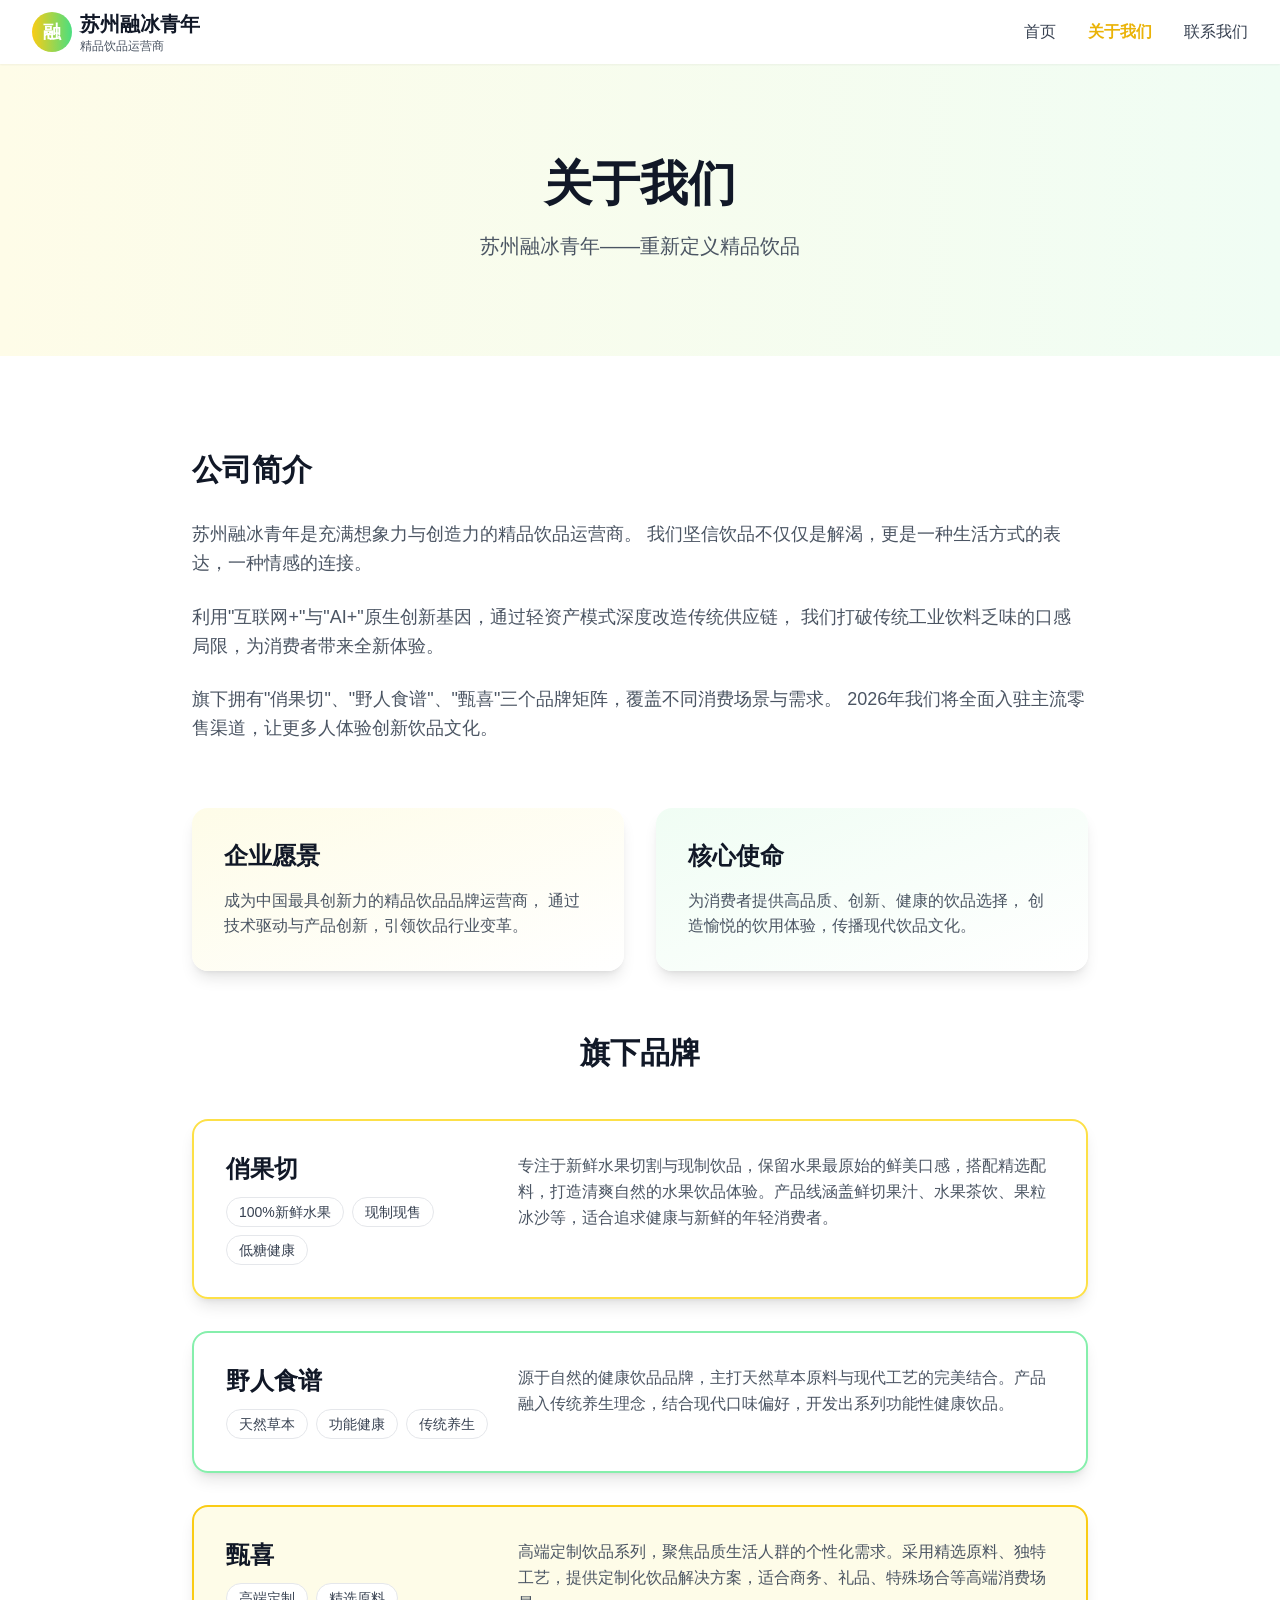
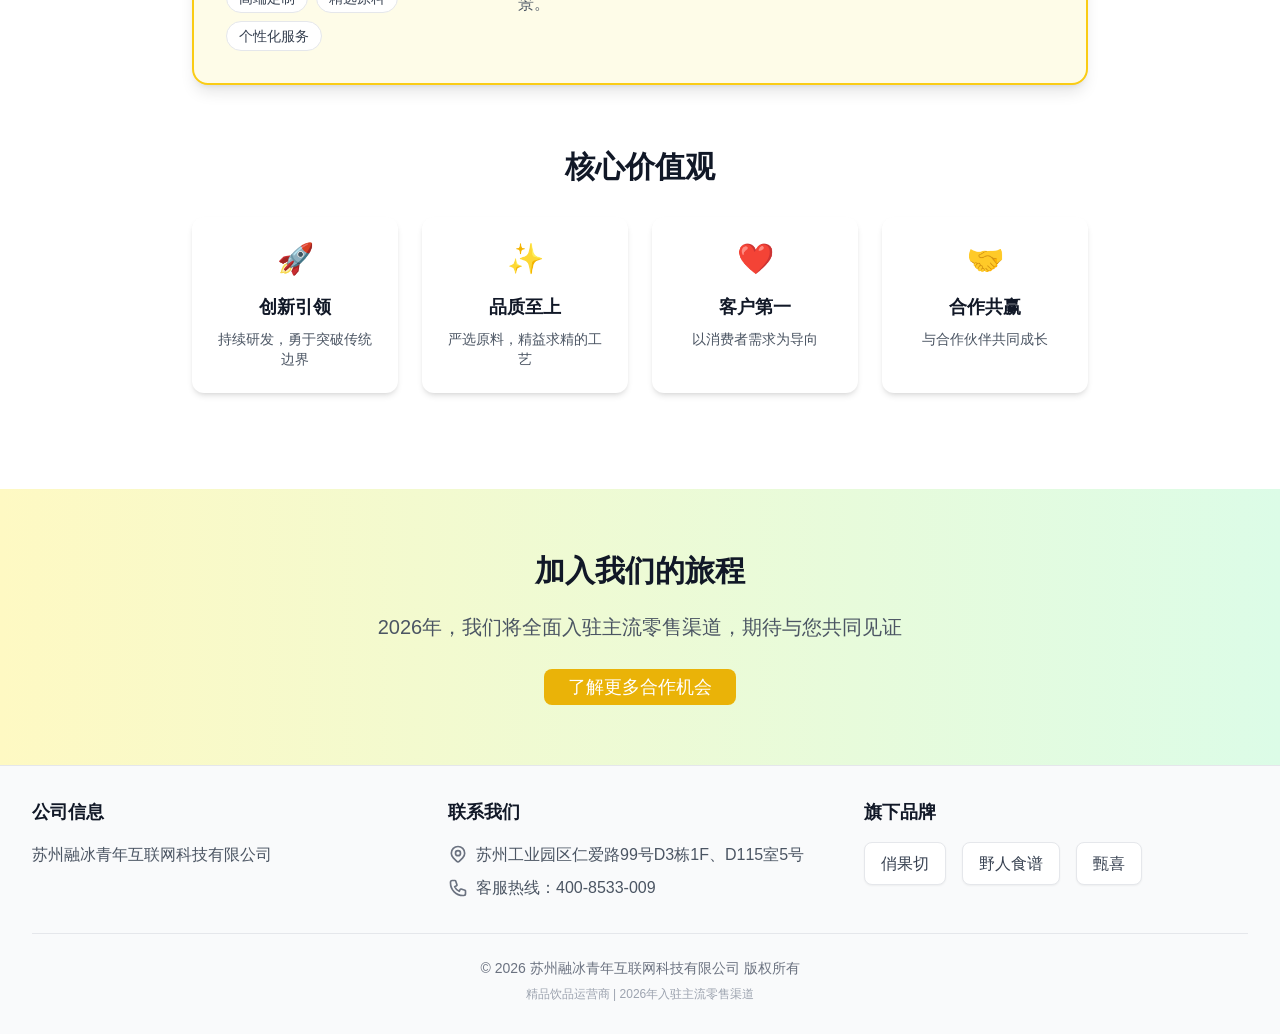
==== about.html @ 9ad7fc8c "Add files via upload" ====
<!DOCTYPE html>
<html lang="zh-CN">
<head>
    <meta charset="UTF-8">
    <meta name="viewport" content="width=device-width, initial-scale=1.0">
    <meta name="description" content="关于苏州融冰青年精品饮品运营商，了解我们的企业愿景、核心使命和旗下品牌">
    <meta name="keywords" content="关于苏州融冰青年,企业愿景,核心使命,品牌介绍">
    <title>关于我们 - 苏州融冰青年</title>
    <link rel="stylesheet" href="style.css">
    <link rel="icon" type="image/svg+xml" href="favicon.svg">
    <script defer src="script.js"></script>
</head>
<body>
    <!-- Header -->
    <header class="fixed top-0 left-0 right-0 bg-white/95 backdrop-blur-sm shadow-sm z-50">
        <div class="container mx-auto px-4 sm:px-6 lg:px-8">
            <div class="flex justify-between items-center h-16">
                <!-- Logo -->
                <a href="index.html" class="flex items-center space-x-2">
                    <div class="w-10 h-10 rounded-full bg-gradient-to-r from-primary-400 to-secondary-400 flex items-center justify-center">
                        <span class="text-white font-bold text-lg">融</span>
                    </div>
                    <div class="flex flex-col">
                        <span class="text-xl font-bold text-gray-900">苏州融冰青年</span>
                        <span class="text-xs text-gray-600">精品饮品运营商</span>
                    </div>
                </a>

                <!-- Desktop Navigation -->
                <nav class="hidden md:flex items-center space-x-8">
                    <a href="index.html" class="nav-link">首页</a>
                    <a href="about.html" class="nav-link active">关于我们</a>
                    <a href="contact.html" class="nav-link">联系我们</a>
                </nav>

                <!-- Mobile Menu Button -->
                <button id="mobile-menu-button" class="md:hidden p-2 rounded-lg text-gray-600 hover:bg-gray-100" aria-label="Toggle menu">
                    <svg id="menu-icon" class="w-6 h-6" fill="none" stroke="currentColor" viewBox="0 0 24 24">
                        <path stroke-linecap="round" stroke-linejoin="round" stroke-width="2" d="M4 6h16M4 12h16M4 18h16"></path>
                    </svg>
                </button>
            </div>

            <!-- Mobile Navigation Menu (hidden by default) -->
            <div id="mobile-menu" class="md:hidden border-t border-gray-200 py-4 hidden">
                <nav class="flex flex-col space-y-4">
                    <a href="index.html" class="nav-link p-2 text-lg">首页</a>
                    <a href="about.html" class="nav-link p-2 text-lg active">关于我们</a>
                    <a href="contact.html" class="nav-link p-2 text-lg">联系我们</a>
                </nav>
            </div>
        </div>
    </header>

    <!-- Main Content -->
    <main class="min-h-screen pt-16">
        <!-- Hero Section -->
        <section class="relative py-16 md:py-24 bg-gradient-to-r from-primary-50 to-secondary-50">
            <div class="container mx-auto px-4 sm:px-6 lg:px-8">
                <div class="max-w-3xl mx-auto text-center">
                    <h1 class="text-4xl md:text-5xl font-bold text-gray-900 mb-6">
                        关于我们
                    </h1>
                    <p class="text-xl text-gray-600">
                        苏州融冰青年——重新定义精品饮品
                    </p>
                </div>
            </div>
        </section>

        <!-- Company Introduction -->
        <section class="py-16 md:py-24">
            <div class="container mx-auto px-4 sm:px-6 lg:px-8">
                <div class="max-w-4xl mx-auto">
                    <div class="prose prose-lg mx-auto">
                        <h2 class="text-3xl font-bold text-gray-900 mb-8">
                            公司简介
                        </h2>
                        
                        <div class="space-y-6 text-gray-600">
                            <p class="text-lg leading-relaxed">
                                苏州融冰青年是充满想象力与创造力的精品饮品运营商。
                                我们坚信饮品不仅仅是解渴，更是一种生活方式的表达，一种情感的连接。
                            </p>
                            
                            <p class="text-lg leading-relaxed">
                                利用"互联网+"与"AI+"原生创新基因，通过轻资产模式深度改造传统供应链，
                                我们打破传统工业饮料乏味的口感局限，为消费者带来全新体验。
                            </p>
                            
                            <p class="text-lg leading-relaxed">
                                旗下拥有"俏果切"、"野人食谱"、"甄喜"三个品牌矩阵，覆盖不同消费场景与需求。
                                2026年我们将全面入驻主流零售渠道，让更多人体验创新饮品文化。
                            </p>
                        </div>

                        <!-- Vision & Mission -->
                        <div class="mt-16 grid grid-cols-1 md:grid-cols-2 gap-8">
                            <div class="bg-gradient-to-br from-primary-50 to-white p-8 rounded-2xl shadow-lg">
                                <h3 class="text-2xl font-bold text-gray-900 mb-4">
                                    企业愿景
                                </h3>
                                <p class="text-gray-600">
                                    成为中国最具创新力的精品饮品品牌运营商，
                                    通过技术驱动与产品创新，引领饮品行业变革。
                                </p>
                            </div>
                            
                            <div class="bg-gradient-to-br from-secondary-50 to-white p-8 rounded-2xl shadow-lg">
                                <h3 class="text-2xl font-bold text-gray-900 mb-4">
                                    核心使命
                                </h3>
                                <p class="text-gray-600">
                                    为消费者提供高品质、创新、健康的饮品选择，
                                    创造愉悦的饮用体验，传播现代饮品文化。
                                </p>
                            </div>
                        </div>

                        <!-- Brands Detail -->
                        <div class="mt-16">
                            <h3 class="text-3xl font-bold text-gray-900 mb-12 text-center">
                                旗下品牌
                            </h3>
                            
                            <div class="space-y-8">
                                <div class="border-2 border-primary-300 bg-primary-25 rounded-2xl p-6 md:p-8 shadow-lg hover:shadow-xl transition-shadow duration-300">
                                    <div class="flex flex-col md:flex-row md:items-start gap-6">
                                        <div class="md:w-1/3">
                                            <h4 class="text-2xl font-bold text-gray-900 mb-3">
                                                俏果切
                                            </h4>
                                            <div class="flex flex-wrap gap-2">
                                                <span class="px-3 py-1 bg-white rounded-full text-sm text-gray-700 border">100%新鲜水果</span>
                                                <span class="px-3 py-1 bg-white rounded-full text-sm text-gray-700 border">现制现售</span>
                                                <span class="px-3 py-1 bg-white rounded-full text-sm text-gray-700 border">低糖健康</span>
                                            </div>
                                        </div>
                                        <div class="md:w-2/3">
                                            <p class="text-gray-600 leading-relaxed">
                                                专注于新鲜水果切割与现制饮品，保留水果最原始的鲜美口感，搭配精选配料，打造清爽自然的水果饮品体验。产品线涵盖鲜切果汁、水果茶饮、果粒冰沙等，适合追求健康与新鲜的年轻消费者。
                                            </p>
                                        </div>
                                    </div>
                                </div>

                                <div class="border-2 border-secondary-300 bg-secondary-25 rounded-2xl p-6 md:p-8 shadow-lg hover:shadow-xl transition-shadow duration-300">
                                    <div class="flex flex-col md:flex-row md:items-start gap-6">
                                        <div class="md:w-1/3">
                                            <h4 class="text-2xl font-bold text-gray-900 mb-3">
                                                野人食谱
                                            </h4>
                                            <div class="flex flex-wrap gap-2">
                                                <span class="px-3 py-1 bg-white rounded-full text-sm text-gray-700 border">天然草本</span>
                                                <span class="px-3 py-1 bg-white rounded-full text-sm text-gray-700 border">功能健康</span>
                                                <span class="px-3 py-1 bg-white rounded-full text-sm text-gray-700 border">传统养生</span>
                                            </div>
                                        </div>
                                        <div class="md:w-2/3">
                                            <p class="text-gray-600 leading-relaxed">
                                                源于自然的健康饮品品牌，主打天然草本原料与现代工艺的完美结合。产品融入传统养生理念，结合现代口味偏好，开发出系列功能性健康饮品。
                                            </p>
                                        </div>
                                    </div>
                                </div>

                                <div class="border-2 border-primary-400 bg-primary-50 rounded-2xl p-6 md:p-8 shadow-lg hover:shadow-xl transition-shadow duration-300">
                                    <div class="flex flex-col md:flex-row md:items-start gap-6">
                                        <div class="md:w-1/3">
                                            <h4 class="text-2xl font-bold text-gray-900 mb-3">
                                                甄喜
                                            </h4>
                                            <div class="flex flex-wrap gap-2">
                                                <span class="px-3 py-1 bg-white rounded-full text-sm text-gray-700 border">高端定制</span>
                                                <span class="px-3 py-1 bg-white rounded-full text-sm text-gray-700 border">精选原料</span>
                                                <span class="px-3 py-1 bg-white rounded-full text-sm text-gray-700 border">个性化服务</span>
                                            </div>
                                        </div>
                                        <div class="md:w-2/3">
                                            <p class="text-gray-600 leading-relaxed">
                                                高端定制饮品系列，聚焦品质生活人群的个性化需求。采用精选原料、独特工艺，提供定制化饮品解决方案，适合商务、礼品、特殊场合等高端消费场景。
                                            </p>
                                        </div>
                                    </div>
                                </div>
                            </div>
                        </div>

                        <!-- Values -->
                        <div class="mt-16">
                            <h3 class="text-3xl font-bold text-gray-900 mb-8 text-center">
                                核心价值观
                            </h3>
                            
                            <div class="grid grid-cols-1 sm:grid-cols-2 lg:grid-cols-4 gap-6">
                                <div class="bg-white rounded-xl p-6 shadow-md hover:shadow-lg transition-shadow duration-300 text-center">
                                    <div class="text-3xl mb-4">🚀</div>
                                    <h4 class="text-lg font-semibold text-gray-900 mb-2">创新引领</h4>
                                    <p class="text-gray-600 text-sm">持续研发，勇于突破传统边界</p>
                                </div>
                                <div class="bg-white rounded-xl p-6 shadow-md hover:shadow-lg transition-shadow duration-300 text-center">
                                    <div class="text-3xl mb-4">✨</div>
                                    <h4 class="text-lg font-semibold text-gray-900 mb-2">品质至上</h4>
                                    <p class="text-gray-600 text-sm">严选原料，精益求精的工艺</p>
                                </div>
                                <div class="bg-white rounded-xl p-6 shadow-md hover:shadow-lg transition-shadow duration-300 text-center">
                                    <div class="text-3xl mb-4">❤️</div>
                                    <h4 class="text-lg font-semibold text-gray-900 mb-2">客户第一</h4>
                                    <p class="text-gray-600 text-sm">以消费者需求为导向</p>
                                </div>
                                <div class="bg-white rounded-xl p-6 shadow-md hover:shadow-lg transition-shadow duration-300 text-center">
                                    <div class="text-3xl mb-4">🤝</div>
                                    <h4 class="text-lg font-semibold text-gray-900 mb-2">合作共赢</h4>
                                    <p class="text-gray-600 text-sm">与合作伙伴共同成长</p>
                                </div>
                            </div>
                        </div>
                    </div>
                </div>
            </div>
        </section>

        <!-- Call to Action -->
        <section class="py-16 bg-gradient-to-r from-primary-100 to-secondary-100">
            <div class="container mx-auto px-4 sm:px-6 lg:px-8">
                <div class="max-w-3xl mx-auto text-center">
                    <h2 class="text-3xl font-bold text-gray-900 mb-6">
                        加入我们的旅程
                    </h2>
                    <p class="text-xl text-gray-600 mb-8">
                        2026年，我们将全面入驻主流零售渠道，期待与您共同见证
                    </p>
                    <a href="contact.html" class="btn-primary text-lg px-8 py-3 inline-block">
                        了解更多合作机会
                    </a>
                </div>
            </div>
        </section>
    </main>

    <!-- Footer (same as index) -->
    <footer class="bg-gray-50 border-t border-gray-200">
        <div class="container mx-auto px-4 sm:px-6 lg:px-8 py-8">
            <div class="grid grid-cols-1 md:grid-cols-3 gap-8">
                <!-- Company Info -->
                <div class="space-y-4">
                    <h3 class="text-lg font-semibold text-gray-900">公司信息</h3>
                    <p class="text-gray-600">
                        苏州融冰青年互联网科技有限公司
                    </p>
                </div>

                <!-- Contact Info -->
                <div class="space-y-4">
                    <h3 class="text-lg font-semibold text-gray-900">联系我们</h3>
                    <div class="space-y-2">
                        <div class="flex items-start space-x-2">
                            <svg class="w-5 h-5 text-gray-500 mt-0.5" fill="none" stroke="currentColor" viewBox="0 0 24 24">
                                <path stroke-linecap="round" stroke-linejoin="round" stroke-width="2" d="M17.657 16.657L13.414 20.9a1.998 1.998 0 01-2.827 0l-4.244-4.243a8 8 0 1111.314 0z" />
                                <path stroke-linecap="round" stroke-linejoin="round" stroke-width="2" d="M15 11a3 3 0 11-6 0 3 3 0 016 0z" />
                            </svg>
                            <p class="text-gray-600">苏州工业园区仁爱路99号D3栋1F、D115室5号</p>
                        </div>
                        <div class="flex items-center space-x-2">
                            <svg class="w-5 h-5 text-gray-500" fill="none" stroke="currentColor" viewBox="0 0 24 24">
                                <path stroke-linecap="round" stroke-linejoin="round" stroke-width="2" d="M3 5a2 2 0 012-2h3.28a1 1 0 01.948.684l1.498 4.493a1 1 0 01-.502 1.21l-2.257 1.13a11.042 11.042 0 005.516 5.516l1.13-2.257a1 1 0 011.21-.502l4.493 1.498a1 1 0 01.684.949V19a2 2 0 01-2 2h-1C9.716 21 3 14.284 3 6V5z" />
                            </svg>
                            <button id="phone-button" class="text-gray-600 hover:text-primary-600 transition-colors duration-200 text-left">
                                客服热线：400-8533-009
                            </button>
                        </div>
                    </div>
                </div>

                <!-- Brands -->
                <div class="space-y-4">
                    <h3 class="text-lg font-semibold text-gray-900">旗下品牌</h3>
                    <div class="flex flex-wrap gap-4">
                        <div class="px-4 py-2 bg-white rounded-lg shadow-sm border border-gray-200">
                            <span class="text-gray-700 font-medium">俏果切</span>
                        </div>
                        <div class="px-4 py-2 bg-white rounded-lg shadow-sm border border-gray-200">
                            <span class="text-gray-700 font-medium">野人食谱</span>
                        </div>
                        <div class="px-4 py-2 bg-white rounded-lg shadow-sm border border-gray-200">
                            <span class="text-gray-700 font-medium">甄喜</span>
                        </div>
                    </div>
                </div>
            </div>

            <!-- Copyright -->
            <div class="mt-8 pt-6 border-t border-gray-200 text-center">
                <p class="text-gray-500 text-sm">
                    © 2026 苏州融冰青年互联网科技有限公司 版权所有
                </p>
                <p class="text-gray-400 text-xs mt-2">
                    精品饮品运营商 | 2026年入驻主流零售渠道
                </p>
            </div>
        </div>
    </footer>
</body>
</html>
---- style.css ----
*,:before,:after{--tw-border-spacing-x: 0;--tw-border-spacing-y: 0;--tw-translate-x: 0;--tw-translate-y: 0;--tw-rotate: 0;--tw-skew-x: 0;--tw-skew-y: 0;--tw-scale-x: 1;--tw-scale-y: 1;--tw-pan-x: ;--tw-pan-y: ;--tw-pinch-zoom: ;--tw-scroll-snap-strictness: proximity;--tw-gradient-from-position: ;--tw-gradient-via-position: ;--tw-gradient-to-position: ;--tw-ordinal: ;--tw-slashed-zero: ;--tw-numeric-figure: ;--tw-numeric-spacing: ;--tw-numeric-fraction: ;--tw-ring-inset: ;--tw-ring-offset-width: 0px;--tw-ring-offset-color: #fff;--tw-ring-color: rgb(59 130 246 / .5);--tw-ring-offset-shadow: 0 0 #0000;--tw-ring-shadow: 0 0 #0000;--tw-shadow: 0 0 #0000;--tw-shadow-colored: 0 0 #0000;--tw-blur: ;--tw-brightness: ;--tw-contrast: ;--tw-grayscale: ;--tw-hue-rotate: ;--tw-invert: ;--tw-saturate: ;--tw-sepia: ;--tw-drop-shadow: ;--tw-backdrop-blur: ;--tw-backdrop-brightness: ;--tw-backdrop-contrast: ;--tw-backdrop-grayscale: ;--tw-backdrop-hue-rotate: ;--tw-backdrop-invert: ;--tw-backdrop-opacity: ;--tw-backdrop-saturate: ;--tw-backdrop-sepia: ;--tw-contain-size: ;--tw-contain-layout: ;--tw-contain-paint: ;--tw-contain-style: }::backdrop{--tw-border-spacing-x: 0;--tw-border-spacing-y: 0;--tw-translate-x: 0;--tw-translate-y: 0;--tw-rotate: 0;--tw-skew-x: 0;--tw-skew-y: 0;--tw-scale-x: 1;--tw-scale-y: 1;--tw-pan-x: ;--tw-pan-y: ;--tw-pinch-zoom: ;--tw-scroll-snap-strictness: proximity;--tw-gradient-from-position: ;--tw-gradient-via-position: ;--tw-gradient-to-position: ;--tw-ordinal: ;--tw-slashed-zero: ;--tw-numeric-figure: ;--tw-numeric-spacing: ;--tw-numeric-fraction: ;--tw-ring-inset: ;--tw-ring-offset-width: 0px;--tw-ring-offset-color: #fff;--tw-ring-color: rgb(59 130 246 / .5);--tw-ring-offset-shadow: 0 0 #0000;--tw-ring-shadow: 0 0 #0000;--tw-shadow: 0 0 #0000;--tw-shadow-colored: 0 0 #0000;--tw-blur: ;--tw-brightness: ;--tw-contrast: ;--tw-grayscale: ;--tw-hue-rotate: ;--tw-invert: ;--tw-saturate: ;--tw-sepia: ;--tw-drop-shadow: ;--tw-backdrop-blur: ;--tw-backdrop-brightness: ;--tw-backdrop-contrast: ;--tw-backdrop-grayscale: ;--tw-backdrop-hue-rotate: ;--tw-backdrop-invert: ;--tw-backdrop-opacity: ;--tw-backdrop-saturate: ;--tw-backdrop-sepia: ;--tw-contain-size: ;--tw-contain-layout: ;--tw-contain-paint: ;--tw-contain-style: }*,:before,:after{box-sizing:border-box;border-width:0;border-style:solid;border-color:#e5e7eb}:before,:after{--tw-content: ""}html,:host{line-height:1.5;-webkit-text-size-adjust:100%;-moz-tab-size:4;-o-tab-size:4;tab-size:4;font-family:PingFang SC,Hiragino Sans GB,Microsoft YaHei,sans-serif;font-feature-settings:normal;font-variation-settings:normal;-webkit-tap-highlight-color:transparent}body{margin:0;line-height:inherit}hr{height:0;color:inherit;border-top-width:1px}abbr:where([title]){-webkit-text-decoration:underline dotted;text-decoration:underline dotted}h1,h2,h3,h4,h5,h6{font-size:inherit;font-weight:inherit}a{color:inherit;text-decoration:inherit}b,strong{font-weight:bolder}code,kbd,samp,pre{font-family:ui-monospace,SFMono-Regular,Menlo,Monaco,Consolas,Liberation Mono,Courier New,monospace;font-feature-settings:normal;font-variation-settings:normal;font-size:1em}small{font-size:80%}sub,sup{font-size:75%;line-height:0;position:relative;vertical-align:baseline}sub{bottom:-.25em}sup{top:-.5em}table{text-indent:0;border-color:inherit;border-collapse:collapse}button,input,optgroup,select,textarea{font-family:inherit;font-feature-settings:inherit;font-variation-settings:inherit;font-size:100%;font-weight:inherit;line-height:inherit;letter-spacing:inherit;color:inherit;margin:0;padding:0}button,select{text-transform:none}button,input:where([type=button]),input:where([type=reset]),input:where([type=submit]){-webkit-appearance:button;background-color:transparent;background-image:none}:-moz-focusring{outline:auto}:-moz-ui-invalid{box-shadow:none}progress{vertical-align:baseline}::-webkit-inner-spin-button,::-webkit-outer-spin-button{height:auto}[type=search]{-webkit-appearance:textfield;outline-offset:-2px}::-webkit-search-decoration{-webkit-appearance:none}::-webkit-file-upload-button{-webkit-appearance:button;font:inherit}summary{display:list-item}blockquote,dl,dd,h1,h2,h3,h4,h5,h6,hr,figure,p,pre{margin:0}fieldset{margin:0;padding:0}legend{padding:0}ol,ul,menu{list-style:none;margin:0;padding:0}dialog{padding:0}textarea{resize:vertical}input::-moz-placeholder,textarea::-moz-placeholder{opacity:1;color:#9ca3af}input::placeholder,textarea::placeholder{opacity:1;color:#9ca3af}button,[role=button]{cursor:pointer}:disabled{cursor:default}img,svg,video,canvas,audio,iframe,embed,object{display:block;vertical-align:middle}img,video{max-width:100%;height:auto}[hidden]:where(:not([hidden=until-found])){display:none}.container{width:100%;margin-right:auto;margin-left:auto;padding-right:1rem;padding-left:1rem}@media (min-width: 640px){.container{max-width:640px;padding-right:2rem;padding-left:2rem}}@media (min-width: 768px){.container{max-width:768px}}@media (min-width: 1024px){.container{max-width:1024px;padding-right:4rem;padding-left:4rem}}@media (min-width: 1280px){.container{max-width:1280px;padding-right:5rem;padding-left:5rem}}@media (min-width: 1536px){.container{max-width:1536px}}.fixed{position:fixed}.absolute{position:absolute}.relative{position:relative}.inset-0{top:0;right:0;bottom:0;left:0}.bottom-6{bottom:1.5rem}.left-0{left:0}.left-1\/2{left:50%}.left-4{left:1rem}.right-0{right:0}.right-4{right:1rem}.top-0{top:0}.top-1\/2{top:50%}.z-50{z-index:50}.mx-auto{margin-left:auto;margin-right:auto}.mb-12{margin-bottom:3rem}.mb-2{margin-bottom:.5rem}.mb-3{margin-bottom:.75rem}.mb-4{margin-bottom:1rem}.mb-6{margin-bottom:1.5rem}.mb-8{margin-bottom:2rem}.mt-0\.5{margin-top:.125rem}.mt-1{margin-top:.25rem}.mt-12{margin-top:3rem}.mt-16{margin-top:4rem}.mt-2{margin-top:.5rem}.mt-6{margin-top:1.5rem}.mt-8{margin-top:2rem}.flex{display:flex}.grid{display:grid}.hidden{display:none}.h-10{height:2.5rem}.h-12{height:3rem}.h-16{height:4rem}.h-3{height:.75rem}.h-5{height:1.25rem}.h-6{height:1.5rem}.h-\[500px\]{height:500px}.h-full{height:100%}.min-h-screen{min-height:100vh}.w-10{width:2.5rem}.w-12{width:3rem}.w-3{width:.75rem}.w-5{width:1.25rem}.w-6{width:1.5rem}.w-full{width:100%}.max-w-2xl{max-width:42rem}.max-w-3xl{max-width:48rem}.max-w-4xl{max-width:56rem}.max-w-6xl{max-width:72rem}.flex-shrink-0{flex-shrink:0}.flex-grow{flex-grow:1}.-translate-x-1\/2{--tw-translate-x: -50%;transform:translate(var(--tw-translate-x),var(--tw-translate-y)) rotate(var(--tw-rotate)) skew(var(--tw-skew-x)) skewY(var(--tw-skew-y)) scaleX(var(--tw-scale-x)) scaleY(var(--tw-scale-y))}.-translate-y-1\/2{--tw-translate-y: -50%;transform:translate(var(--tw-translate-x),var(--tw-translate-y)) rotate(var(--tw-rotate)) skew(var(--tw-skew-x)) skewY(var(--tw-skew-y)) scaleX(var(--tw-scale-x)) scaleY(var(--tw-scale-y))}.translate-x-0{--tw-translate-x: 0px;transform:translate(var(--tw-translate-x),var(--tw-translate-y)) rotate(var(--tw-rotate)) skew(var(--tw-skew-x)) skewY(var(--tw-skew-y)) scaleX(var(--tw-scale-x)) scaleY(var(--tw-scale-y))}.translate-x-full{--tw-translate-x: 100%;transform:translate(var(--tw-translate-x),var(--tw-translate-y)) rotate(var(--tw-rotate)) skew(var(--tw-skew-x)) skewY(var(--tw-skew-y)) scaleX(var(--tw-scale-x)) scaleY(var(--tw-scale-y))}.scale-125{--tw-scale-x: 1.25;--tw-scale-y: 1.25;transform:translate(var(--tw-translate-x),var(--tw-translate-y)) rotate(var(--tw-rotate)) skew(var(--tw-skew-x)) skewY(var(--tw-skew-y)) scaleX(var(--tw-scale-x)) scaleY(var(--tw-scale-y))}.transform{transform:translate(var(--tw-translate-x),var(--tw-translate-y)) rotate(var(--tw-rotate)) skew(var(--tw-skew-x)) skewY(var(--tw-skew-y)) scaleX(var(--tw-scale-x)) scaleY(var(--tw-scale-y))}.cursor-pointer{cursor:pointer}.grid-cols-1{grid-template-columns:repeat(1,minmax(0,1fr))}.flex-col{flex-direction:column}.flex-wrap{flex-wrap:wrap}.items-start{align-items:flex-start}.items-center{align-items:center}.justify-center{justify-content:center}.justify-between{justify-content:space-between}.gap-12{gap:3rem}.gap-2{gap:.5rem}.gap-4{gap:1rem}.gap-6{gap:1.5rem}.gap-8{gap:2rem}.space-x-2>:not([hidden])~:not([hidden]){--tw-space-x-reverse: 0;margin-right:calc(.5rem * var(--tw-space-x-reverse));margin-left:calc(.5rem * calc(1 - var(--tw-space-x-reverse)))}.space-x-3>:not([hidden])~:not([hidden]){--tw-space-x-reverse: 0;margin-right:calc(.75rem * var(--tw-space-x-reverse));margin-left:calc(.75rem * calc(1 - var(--tw-space-x-reverse)))}.space-x-4>:not([hidden])~:not([hidden]){--tw-space-x-reverse: 0;margin-right:calc(1rem * var(--tw-space-x-reverse));margin-left:calc(1rem * calc(1 - var(--tw-space-x-reverse)))}.space-x-8>:not([hidden])~:not([hidden]){--tw-space-x-reverse: 0;margin-right:calc(2rem * var(--tw-space-x-reverse));margin-left:calc(2rem * calc(1 - var(--tw-space-x-reverse)))}.space-y-2>:not([hidden])~:not([hidden]){--tw-space-y-reverse: 0;margin-top:calc(.5rem * calc(1 - var(--tw-space-y-reverse)));margin-bottom:calc(.5rem * var(--tw-space-y-reverse))}.space-y-3>:not([hidden])~:not([hidden]){--tw-space-y-reverse: 0;margin-top:calc(.75rem * calc(1 - var(--tw-space-y-reverse)));margin-bottom:calc(.75rem * var(--tw-space-y-reverse))}.space-y-4>:not([hidden])~:not([hidden]){--tw-space-y-reverse: 0;margin-top:calc(1rem * calc(1 - var(--tw-space-y-reverse)));margin-bottom:calc(1rem * var(--tw-space-y-reverse))}.space-y-6>:not([hidden])~:not([hidden]){--tw-space-y-reverse: 0;margin-top:calc(1.5rem * calc(1 - var(--tw-space-y-reverse)));margin-bottom:calc(1.5rem * var(--tw-space-y-reverse))}.space-y-8>:not([hidden])~:not([hidden]){--tw-space-y-reverse: 0;margin-top:calc(2rem * calc(1 - var(--tw-space-y-reverse)));margin-bottom:calc(2rem * var(--tw-space-y-reverse))}.overflow-hidden{overflow:hidden}.rounded-2xl{border-radius:1rem}.rounded-full{border-radius:9999px}.rounded-lg{border-radius:.5rem}.rounded-xl{border-radius:.75rem}.border{border-width:1px}.border-2{border-width:2px}.border-l-4{border-left-width:4px}.border-t{border-top-width:1px}.border-gray-200{--tw-border-opacity: 1;border-color:rgb(229 231 235 / var(--tw-border-opacity, 1))}.border-primary-200{--tw-border-opacity: 1;border-color:rgb(254 240 138 / var(--tw-border-opacity, 1))}.border-primary-300{--tw-border-opacity: 1;border-color:rgb(253 224 71 / var(--tw-border-opacity, 1))}.border-primary-400{--tw-border-opacity: 1;border-color:rgb(250 204 21 / var(--tw-border-opacity, 1))}.border-primary-500{--tw-border-opacity: 1;border-color:rgb(234 179 8 / var(--tw-border-opacity, 1))}.border-secondary-200{--tw-border-opacity: 1;border-color:rgb(187 247 208 / var(--tw-border-opacity, 1))}.border-secondary-300{--tw-border-opacity: 1;border-color:rgb(134 239 172 / var(--tw-border-opacity, 1))}.border-secondary-500{--tw-border-opacity: 1;border-color:rgb(34 197 94 / var(--tw-border-opacity, 1))}.bg-gray-50{--tw-bg-opacity: 1;background-color:rgb(249 250 251 / var(--tw-bg-opacity, 1))}.bg-primary-100{--tw-bg-opacity: 1;background-color:rgb(254 249 195 / var(--tw-bg-opacity, 1))}.bg-primary-50{--tw-bg-opacity: 1;background-color:rgb(254 252 232 / var(--tw-bg-opacity, 1))}.bg-secondary-100{--tw-bg-opacity: 1;background-color:rgb(220 252 231 / var(--tw-bg-opacity, 1))}.bg-secondary-50{--tw-bg-opacity: 1;background-color:rgb(240 253 244 / var(--tw-bg-opacity, 1))}.bg-white{--tw-bg-opacity: 1;background-color:rgb(255 255 255 / var(--tw-bg-opacity, 1))}.bg-white\/30{background-color:#ffffff4d}.bg-white\/50{background-color:#ffffff80}.bg-white\/95{background-color:#fffffff2}.bg-gradient-to-br{background-image:linear-gradient(to bottom right,var(--tw-gradient-stops))}.bg-gradient-to-r{background-image:linear-gradient(to right,var(--tw-gradient-stops))}.from-primary-100{--tw-gradient-from: #fef9c3 var(--tw-gradient-from-position);--tw-gradient-to: rgb(254 249 195 / 0) var(--tw-gradient-to-position);--tw-gradient-stops: var(--tw-gradient-from), var(--tw-gradient-to)}.from-primary-300{--tw-gradient-from: #fde047 var(--tw-gradient-from-position);--tw-gradient-to: rgb(253 224 71 / 0) var(--tw-gradient-to-position);--tw-gradient-stops: var(--tw-gradient-from), var(--tw-gradient-to)}.from-primary-400{--tw-gradient-from: #facc15 var(--tw-gradient-from-position);--tw-gradient-to: rgb(250 204 21 / 0) var(--tw-gradient-to-position);--tw-gradient-stops: var(--tw-gradient-from), var(--tw-gradient-to)}.from-primary-50{--tw-gradient-from: #fefce8 var(--tw-gradient-from-position);--tw-gradient-to: rgb(254 252 232 / 0) var(--tw-gradient-to-position);--tw-gradient-stops: var(--tw-gradient-from), var(--tw-gradient-to)}.from-secondary-200{--tw-gradient-from: #bbf7d0 var(--tw-gradient-from-position);--tw-gradient-to: rgb(187 247 208 / 0) var(--tw-gradient-to-position);--tw-gradient-stops: var(--tw-gradient-from), var(--tw-gradient-to)}.from-secondary-50{--tw-gradient-from: #f0fdf4 var(--tw-gradient-from-position);--tw-gradient-to: rgb(240 253 244 / 0) var(--tw-gradient-to-position);--tw-gradient-stops: var(--tw-gradient-from), var(--tw-gradient-to)}.to-primary-200{--tw-gradient-to: #fef08a var(--tw-gradient-to-position)}.to-primary-50{--tw-gradient-to: #fefce8 var(--tw-gradient-to-position)}.to-secondary-100{--tw-gradient-to: #dcfce7 var(--tw-gradient-to-position)}.to-secondary-300{--tw-gradient-to: #86efac var(--tw-gradient-to-position)}.to-secondary-400{--tw-gradient-to: #4ade80 var(--tw-gradient-to-position)}.to-secondary-50{--tw-gradient-to: #f0fdf4 var(--tw-gradient-to-position)}.to-white{--tw-gradient-to: #fff var(--tw-gradient-to-position)}.p-2{padding:.5rem}.p-3{padding:.75rem}.p-6{padding:1.5rem}.p-8{padding:2rem}.px-3{padding-left:.75rem;padding-right:.75rem}.px-4{padding-left:1rem;padding-right:1rem}.px-8{padding-left:2rem;padding-right:2rem}.py-1{padding-top:.25rem;padding-bottom:.25rem}.py-16{padding-top:4rem;padding-bottom:4rem}.py-2{padding-top:.5rem;padding-bottom:.5rem}.py-3{padding-top:.75rem;padding-bottom:.75rem}.py-4{padding-top:1rem;padding-bottom:1rem}.py-8{padding-top:2rem;padding-bottom:2rem}.pt-16{padding-top:4rem}.pt-6{padding-top:1.5rem}.text-left{text-align:left}.text-center{text-align:center}.text-2xl{font-size:1.5rem;line-height:2rem}.text-3xl{font-size:1.875rem;line-height:2.25rem}.text-4xl{font-size:2.25rem;line-height:2.5rem}.text-lg{font-size:1.125rem;line-height:1.75rem}.text-sm{font-size:.875rem;line-height:1.25rem}.text-xl{font-size:1.25rem;line-height:1.75rem}.text-xs{font-size:.75rem;line-height:1rem}.font-bold{font-weight:700}.font-medium{font-weight:500}.font-semibold{font-weight:600}.leading-relaxed{line-height:1.625}.text-gray-400{--tw-text-opacity: 1;color:rgb(156 163 175 / var(--tw-text-opacity, 1))}.text-gray-500{--tw-text-opacity: 1;color:rgb(107 114 128 / var(--tw-text-opacity, 1))}.text-gray-600{--tw-text-opacity: 1;color:rgb(75 85 99 / var(--tw-text-opacity, 1))}.text-gray-700{--tw-text-opacity: 1;color:rgb(55 65 81 / var(--tw-text-opacity, 1))}.text-gray-800{--tw-text-opacity: 1;color:rgb(31 41 55 / var(--tw-text-opacity, 1))}.text-gray-900{--tw-text-opacity: 1;color:rgb(17 24 39 / var(--tw-text-opacity, 1))}.text-primary-600{--tw-text-opacity: 1;color:rgb(202 138 4 / var(--tw-text-opacity, 1))}.text-secondary-600{--tw-text-opacity: 1;color:rgb(22 163 74 / var(--tw-text-opacity, 1))}.text-white{--tw-text-opacity: 1;color:rgb(255 255 255 / var(--tw-text-opacity, 1))}.text-white\/90{color:#ffffffe6}.opacity-0{opacity:0}.opacity-100{opacity:1}.shadow-lg{--tw-shadow: 0 10px 15px -3px rgb(0 0 0 / .1), 0 4px 6px -4px rgb(0 0 0 / .1);--tw-shadow-colored: 0 10px 15px -3px var(--tw-shadow-color), 0 4px 6px -4px var(--tw-shadow-color);box-shadow:var(--tw-ring-offset-shadow, 0 0 #0000),var(--tw-ring-shadow, 0 0 #0000),var(--tw-shadow)}.shadow-md{--tw-shadow: 0 4px 6px -1px rgb(0 0 0 / .1), 0 2px 4px -2px rgb(0 0 0 / .1);--tw-shadow-colored: 0 4px 6px -1px var(--tw-shadow-color), 0 2px 4px -2px var(--tw-shadow-color);box-shadow:var(--tw-ring-offset-shadow, 0 0 #0000),var(--tw-ring-shadow, 0 0 #0000),var(--tw-shadow)}.shadow-sm{--tw-shadow: 0 1px 2px 0 rgb(0 0 0 / .05);--tw-shadow-colored: 0 1px 2px 0 var(--tw-shadow-color);box-shadow:var(--tw-ring-offset-shadow, 0 0 #0000),var(--tw-ring-shadow, 0 0 #0000),var(--tw-shadow)}.backdrop-blur-sm{--tw-backdrop-blur: blur(4px);-webkit-backdrop-filter:var(--tw-backdrop-blur) var(--tw-backdrop-brightness) var(--tw-backdrop-contrast) var(--tw-backdrop-grayscale) var(--tw-backdrop-hue-rotate) var(--tw-backdrop-invert) var(--tw-backdrop-opacity) var(--tw-backdrop-saturate) var(--tw-backdrop-sepia);backdrop-filter:var(--tw-backdrop-blur) var(--tw-backdrop-brightness) var(--tw-backdrop-contrast) var(--tw-backdrop-grayscale) var(--tw-backdrop-hue-rotate) var(--tw-backdrop-invert) var(--tw-backdrop-opacity) var(--tw-backdrop-saturate) var(--tw-backdrop-sepia)}.transition-all{transition-property:all;transition-timing-function:cubic-bezier(.4,0,.2,1);transition-duration:.15s}.transition-colors{transition-property:color,background-color,border-color,text-decoration-color,fill,stroke;transition-timing-function:cubic-bezier(.4,0,.2,1);transition-duration:.15s}.transition-shadow{transition-property:box-shadow;transition-timing-function:cubic-bezier(.4,0,.2,1);transition-duration:.15s}.transition-transform{transition-property:transform;transition-timing-function:cubic-bezier(.4,0,.2,1);transition-duration:.15s}.duration-200{transition-duration:.2s}.duration-300{transition-duration:.3s}.duration-500{transition-duration:.5s}.ease-in-out{transition-timing-function:cubic-bezier(.4,0,.2,1)}:root{--primary-light: #fef08a;--primary-main: #facc15;--secondary-light: #bbf7d0;--secondary-main: #22c55e}body{font-family:PingFang SC,Hiragino Sans GB,Microsoft YaHei,sans-serif;color:#333;background-color:#fff;line-height:1.6}h1,h2,h3,h4,h5,h6{font-weight:600;line-height:1.25}.container{max-width:1280px}html{scroll-behavior:smooth}.btn-primary{border-radius:.5rem;--tw-bg-opacity: 1;background-color:rgb(234 179 8 / var(--tw-bg-opacity, 1));padding:.5rem 1.5rem;font-weight:500;--tw-text-opacity: 1;color:rgb(255 255 255 / var(--tw-text-opacity, 1));transition-property:all;transition-timing-function:cubic-bezier(.4,0,.2,1);transition-duration:.3s}.btn-primary:hover{--tw-bg-opacity: 1;background-color:rgb(202 138 4 / var(--tw-bg-opacity, 1))}.btn-secondary{border-radius:.5rem;--tw-bg-opacity: 1;background-color:rgb(34 197 94 / var(--tw-bg-opacity, 1));padding:.5rem 1.5rem;font-weight:500;--tw-text-opacity: 1;color:rgb(255 255 255 / var(--tw-text-opacity, 1));transition-property:all;transition-timing-function:cubic-bezier(.4,0,.2,1);transition-duration:.3s}.btn-secondary:hover{--tw-bg-opacity: 1;background-color:rgb(22 163 74 / var(--tw-bg-opacity, 1))}.card{border-radius:.75rem;--tw-bg-opacity: 1;background-color:rgb(255 255 255 / var(--tw-bg-opacity, 1));padding:1.5rem;--tw-shadow: 0 10px 15px -3px rgb(0 0 0 / .1), 0 4px 6px -4px rgb(0 0 0 / .1);--tw-shadow-colored: 0 10px 15px -3px var(--tw-shadow-color), 0 4px 6px -4px var(--tw-shadow-color);box-shadow:var(--tw-ring-offset-shadow, 0 0 #0000),var(--tw-ring-shadow, 0 0 #0000),var(--tw-shadow);transition-property:all;transition-timing-function:cubic-bezier(.4,0,.2,1);transition-duration:.3s}.card:hover{--tw-shadow: 0 20px 25px -5px rgb(0 0 0 / .1), 0 8px 10px -6px rgb(0 0 0 / .1);--tw-shadow-colored: 0 20px 25px -5px var(--tw-shadow-color), 0 8px 10px -6px var(--tw-shadow-color);box-shadow:var(--tw-ring-offset-shadow, 0 0 #0000),var(--tw-ring-shadow, 0 0 #0000),var(--tw-shadow)}.nav-link{font-weight:500;--tw-text-opacity: 1;color:rgb(55 65 81 / var(--tw-text-opacity, 1));transition-property:color,background-color,border-color,text-decoration-color,fill,stroke;transition-timing-function:cubic-bezier(.4,0,.2,1);transition-duration:.2s}.nav-link:hover{--tw-text-opacity: 1;color:rgb(234 179 8 / var(--tw-text-opacity, 1))}.nav-link.active{font-weight:600;--tw-text-opacity: 1;color:rgb(234 179 8 / var(--tw-text-opacity, 1))}@media (max-width: 768px){.container{padding-left:1rem;padding-right:1rem}}@media (min-width: 769px) and (max-width: 1199px){.container{padding-left:2rem;padding-right:2rem}}@media (min-width: 1200px){.container{padding-left:4rem;padding-right:4rem}}.hover\:scale-\[1\.02\]:hover{--tw-scale-x: 1.02;--tw-scale-y: 1.02;transform:translate(var(--tw-translate-x),var(--tw-translate-y)) rotate(var(--tw-rotate)) skew(var(--tw-skew-x)) skewY(var(--tw-skew-y)) scaleX(var(--tw-scale-x)) scaleY(var(--tw-scale-y))}.hover\:bg-gray-100:hover{--tw-bg-opacity: 1;background-color:rgb(243 244 246 / var(--tw-bg-opacity, 1))}.hover\:bg-white\/50:hover{background-color:#ffffff80}.hover\:bg-white\/75:hover{background-color:#ffffffbf}.hover\:text-primary-600:hover{--tw-text-opacity: 1;color:rgb(202 138 4 / var(--tw-text-opacity, 1))}.hover\:shadow-lg:hover{--tw-shadow: 0 10px 15px -3px rgb(0 0 0 / .1), 0 4px 6px -4px rgb(0 0 0 / .1);--tw-shadow-colored: 0 10px 15px -3px var(--tw-shadow-color), 0 4px 6px -4px var(--tw-shadow-color);box-shadow:var(--tw-ring-offset-shadow, 0 0 #0000),var(--tw-ring-shadow, 0 0 #0000),var(--tw-shadow)}.hover\:shadow-xl:hover{--tw-shadow: 0 20px 25px -5px rgb(0 0 0 / .1), 0 8px 10px -6px rgb(0 0 0 / .1);--tw-shadow-colored: 0 20px 25px -5px var(--tw-shadow-color), 0 8px 10px -6px var(--tw-shadow-color);box-shadow:var(--tw-ring-offset-shadow, 0 0 #0000),var(--tw-ring-shadow, 0 0 #0000),var(--tw-shadow)}@media (min-width: 640px){.sm\:grid-cols-2{grid-template-columns:repeat(2,minmax(0,1fr))}.sm\:flex-row{flex-direction:row}.sm\:px-6{padding-left:1.5rem;padding-right:1.5rem}}@media (min-width: 768px){.md\:block{display:block}.md\:flex{display:flex}.md\:hidden{display:none}.md\:h-\[600px\]{height:600px}.md\:w-1\/3{width:33.333333%}.md\:w-2\/3{width:66.666667%}.md\:grid-cols-2{grid-template-columns:repeat(2,minmax(0,1fr))}.md\:grid-cols-3{grid-template-columns:repeat(3,minmax(0,1fr))}.md\:flex-row{flex-direction:row}.md\:items-start{align-items:flex-start}.md\:p-8{padding:2rem}.md\:py-24{padding-top:6rem;padding-bottom:6rem}.md\:text-2xl{font-size:1.5rem;line-height:2rem}.md\:text-4xl{font-size:2.25rem;line-height:2.5rem}.md\:text-5xl{font-size:3rem;line-height:1}}@media (min-width: 1024px){.lg\:grid-cols-2{grid-template-columns:repeat(2,minmax(0,1fr))}.lg\:grid-cols-4{grid-template-columns:repeat(4,minmax(0,1fr))}.lg\:px-8{padding-left:2rem;padding-right:2rem}.lg\:text-6xl{font-size:3.75rem;line-height:1}}
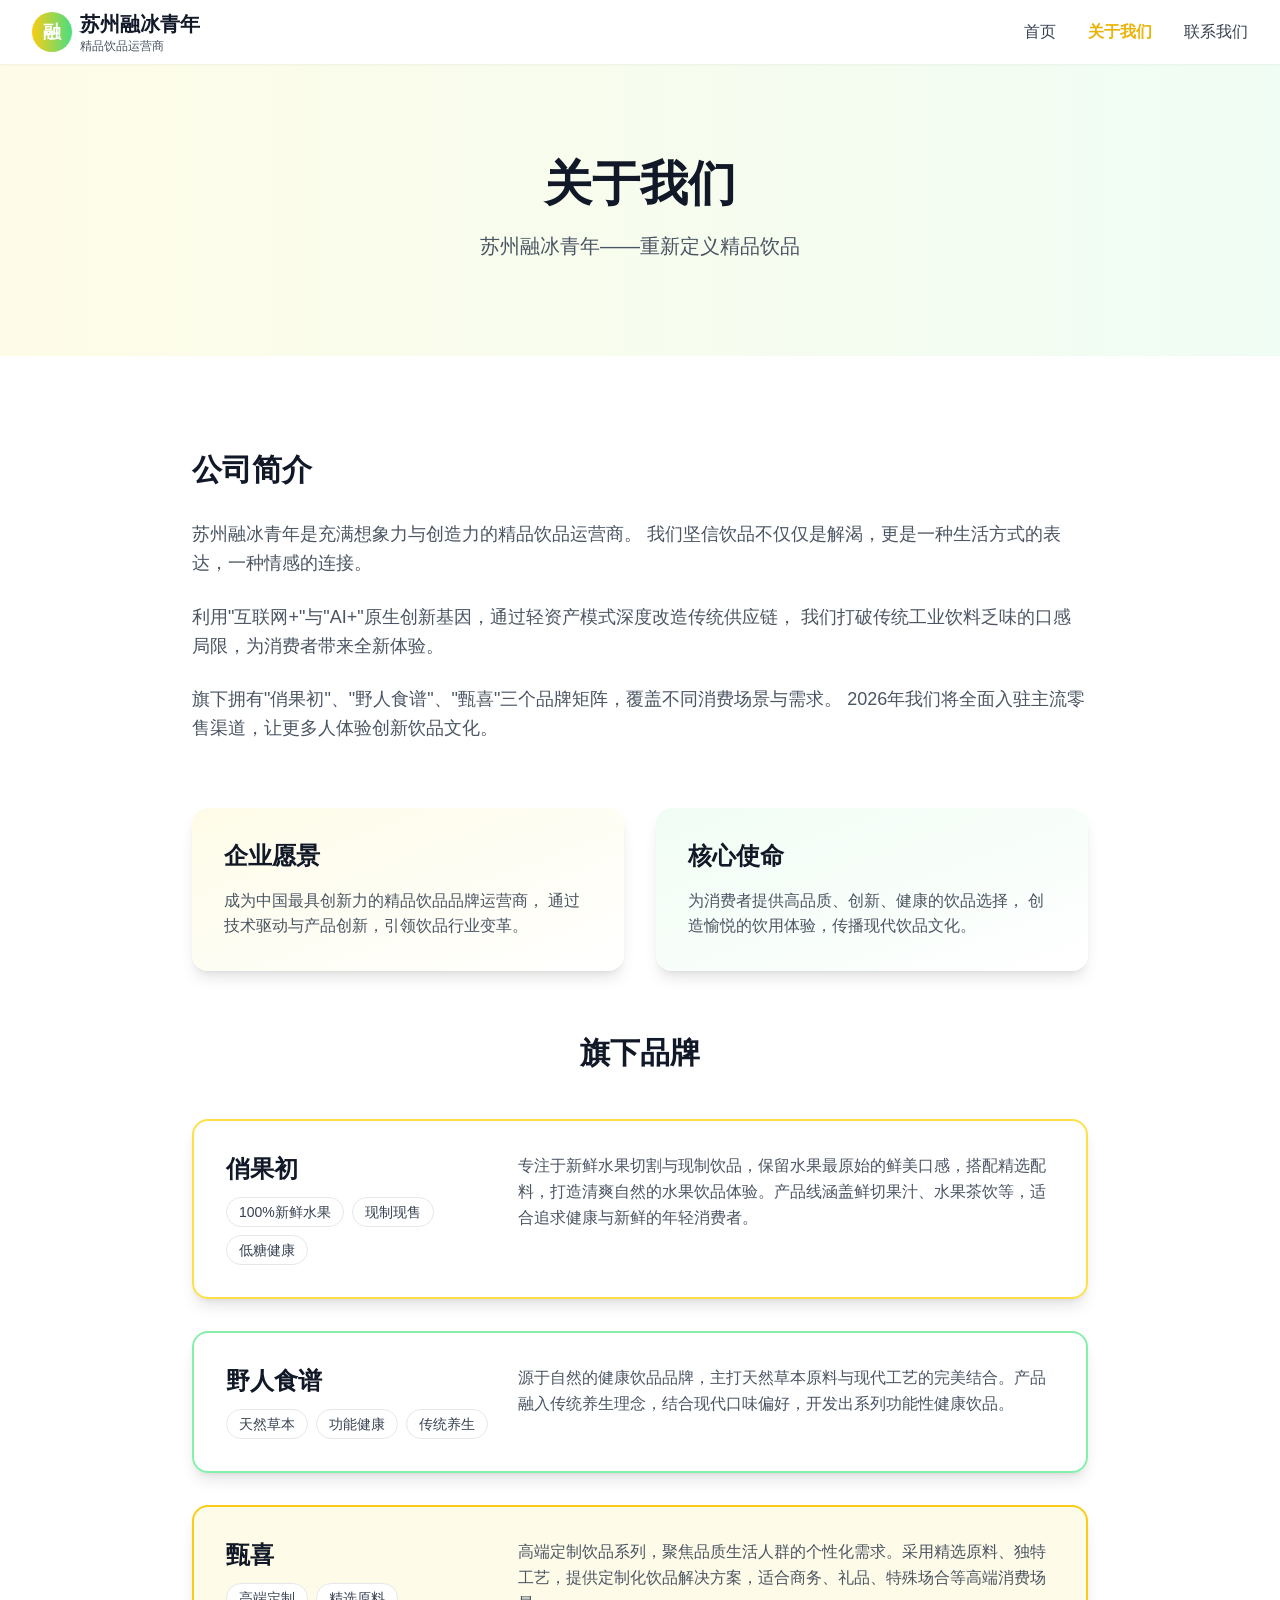
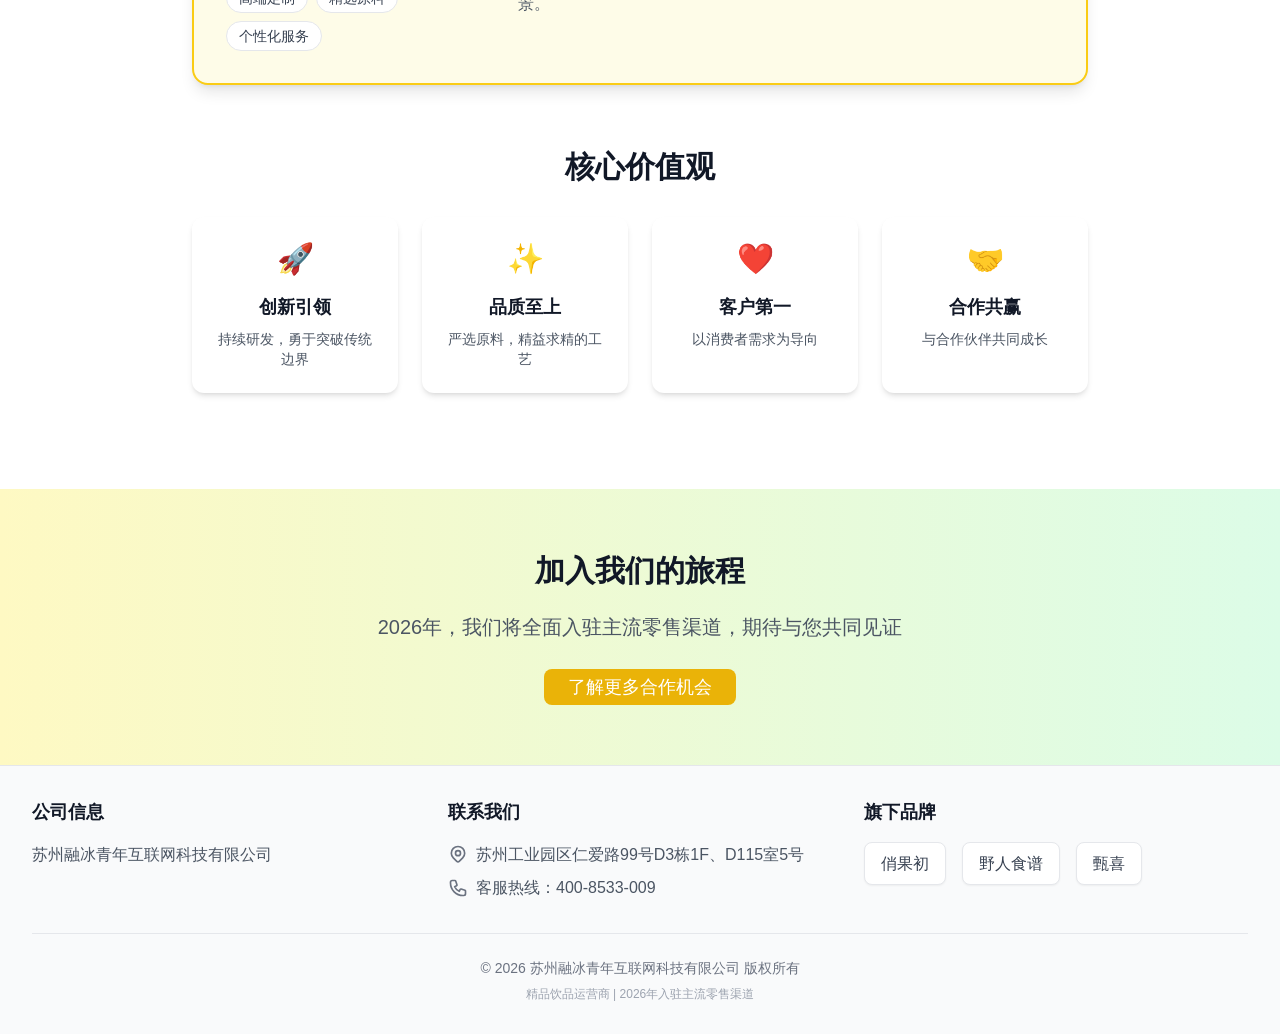
==== commit e8398051: "Update about.html" ====
--- a/about.html
+++ b/about.html
@@ -89,7 +89,7 @@
                             </p>
                             
                             <p class="text-lg leading-relaxed">
-                                旗下拥有"俏果切"、"野人食谱"、"甄喜"三个品牌矩阵，覆盖不同消费场景与需求。
+                                旗下拥有"俏果初"、"野人食谱"、"甄喜"三个品牌矩阵，覆盖不同消费场景与需求。
                                 2026年我们将全面入驻主流零售渠道，让更多人体验创新饮品文化。
                             </p>
                         </div>
@@ -128,7 +128,7 @@
                                     <div class="flex flex-col md:flex-row md:items-start gap-6">
                                         <div class="md:w-1/3">
                                             <h4 class="text-2xl font-bold text-gray-900 mb-3">
-                                                俏果切
+                                                俏果初
                                             </h4>
                                             <div class="flex flex-wrap gap-2">
                                                 <span class="px-3 py-1 bg-white rounded-full text-sm text-gray-700 border">100%新鲜水果</span>
@@ -138,7 +138,7 @@
                                         </div>
                                         <div class="md:w-2/3">
                                             <p class="text-gray-600 leading-relaxed">
-                                                专注于新鲜水果切割与现制饮品，保留水果最原始的鲜美口感，搭配精选配料，打造清爽自然的水果饮品体验。产品线涵盖鲜切果汁、水果茶饮、果粒冰沙等，适合追求健康与新鲜的年轻消费者。
+                                                专注于新鲜水果切割与现制饮品，保留水果最原始的鲜美口感，搭配精选配料，打造清爽自然的水果饮品体验。产品线涵盖鲜切果汁、水果茶饮等，适合追求健康与新鲜的年轻消费者。
                                             </p>
                                         </div>
                                     </div>
@@ -277,7 +277,7 @@
                     <h3 class="text-lg font-semibold text-gray-900">旗下品牌</h3>
                     <div class="flex flex-wrap gap-4">
                         <div class="px-4 py-2 bg-white rounded-lg shadow-sm border border-gray-200">
-                            <span class="text-gray-700 font-medium">俏果切</span>
+                            <span class="text-gray-700 font-medium">俏果初</span>
                         </div>
                         <div class="px-4 py-2 bg-white rounded-lg shadow-sm border border-gray-200">
                             <span class="text-gray-700 font-medium">野人食谱</span>
@@ -301,4 +301,4 @@
         </div>
     </footer>
 </body>
-</html>+</html>
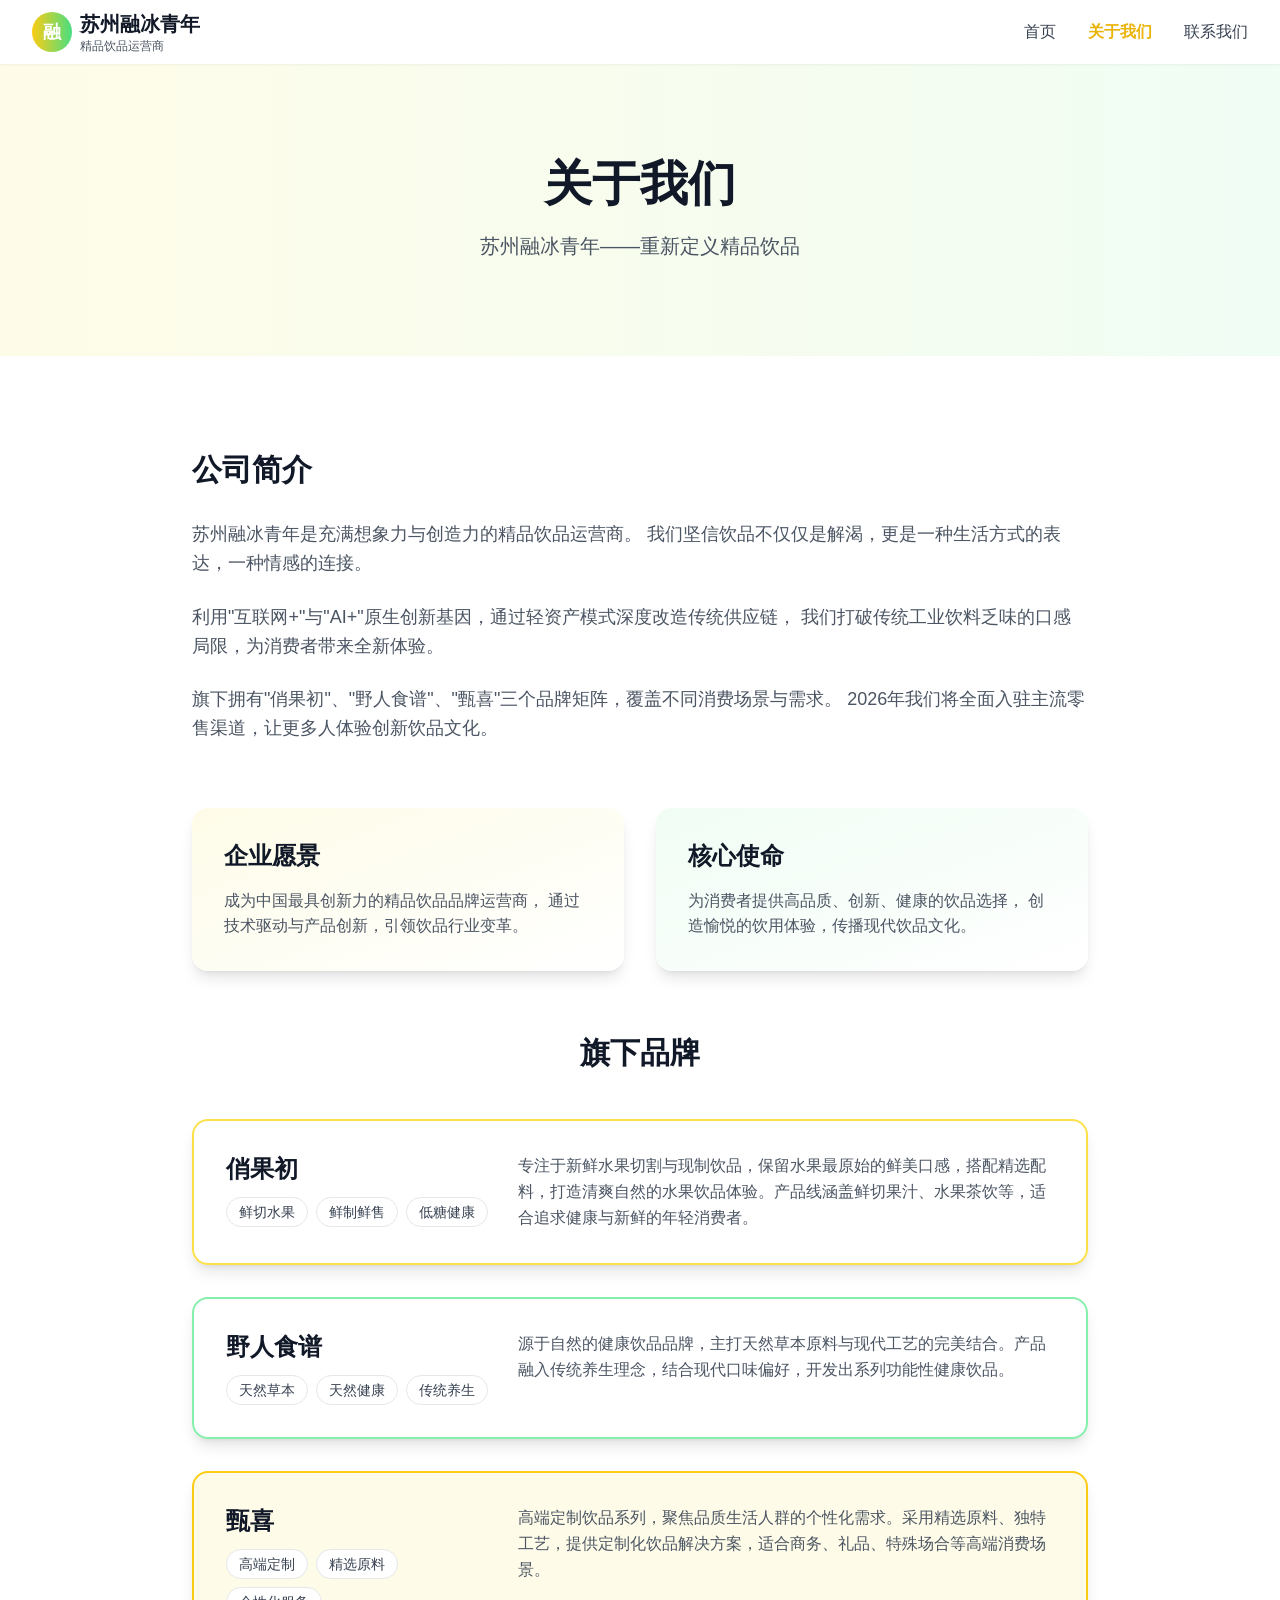
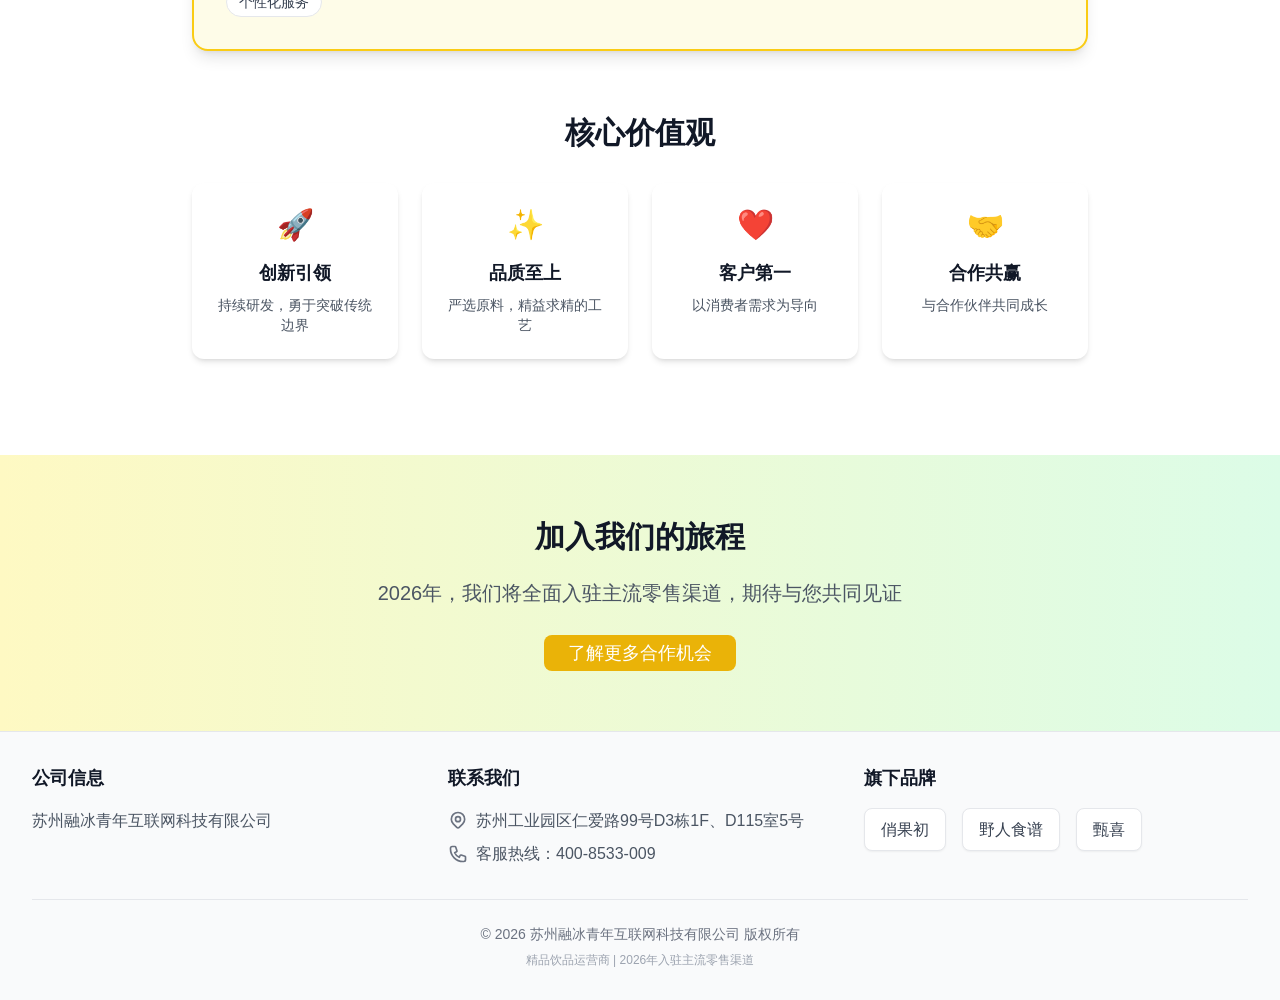
==== commit 69e651de: "Update about.html" ====
--- a/about.html
+++ b/about.html
@@ -131,8 +131,8 @@
                                                 俏果初
                                             </h4>
                                             <div class="flex flex-wrap gap-2">
-                                                <span class="px-3 py-1 bg-white rounded-full text-sm text-gray-700 border">100%新鲜水果</span>
-                                                <span class="px-3 py-1 bg-white rounded-full text-sm text-gray-700 border">现制现售</span>
+                                                <span class="px-3 py-1 bg-white rounded-full text-sm text-gray-700 border">鲜切水果</span>
+                                                <span class="px-3 py-1 bg-white rounded-full text-sm text-gray-700 border">鲜制鲜售</span>
                                                 <span class="px-3 py-1 bg-white rounded-full text-sm text-gray-700 border">低糖健康</span>
                                             </div>
                                         </div>
@@ -152,7 +152,7 @@
                                             </h4>
                                             <div class="flex flex-wrap gap-2">
                                                 <span class="px-3 py-1 bg-white rounded-full text-sm text-gray-700 border">天然草本</span>
-                                                <span class="px-3 py-1 bg-white rounded-full text-sm text-gray-700 border">功能健康</span>
+                                                <span class="px-3 py-1 bg-white rounded-full text-sm text-gray-700 border">天然健康</span>
                                                 <span class="px-3 py-1 bg-white rounded-full text-sm text-gray-700 border">传统养生</span>
                                             </div>
                                         </div>
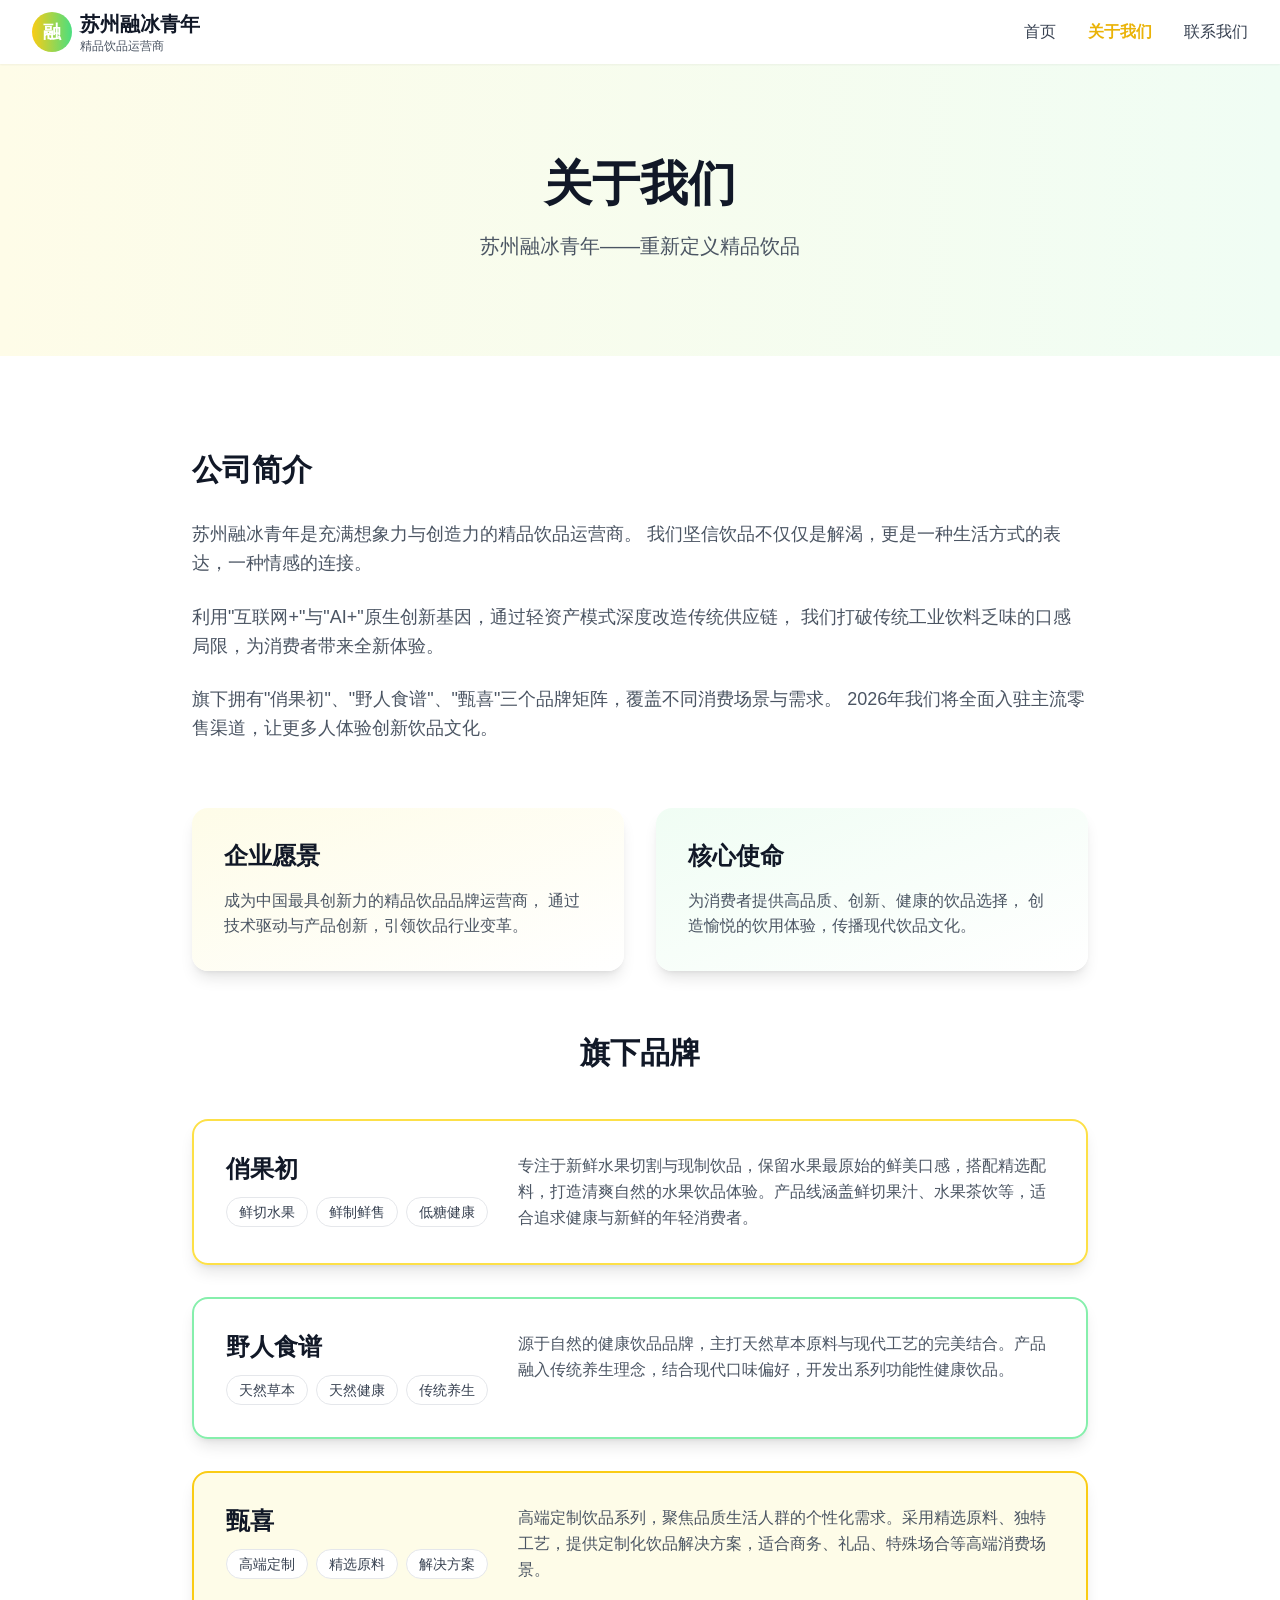
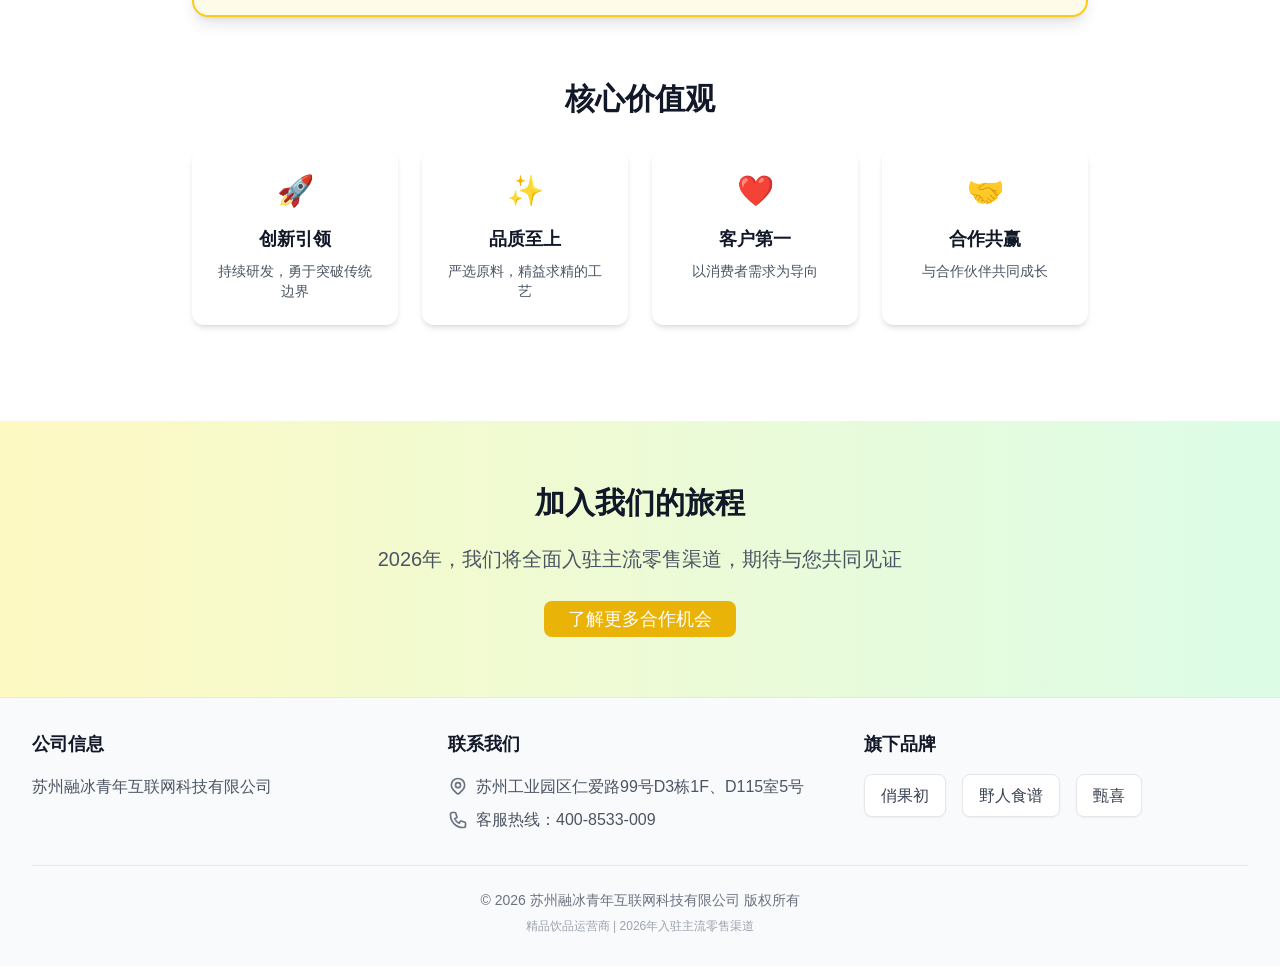
==== commit a59aa313: "Update about.html" ====
--- a/about.html
+++ b/about.html
@@ -173,7 +173,7 @@
                                             <div class="flex flex-wrap gap-2">
                                                 <span class="px-3 py-1 bg-white rounded-full text-sm text-gray-700 border">高端定制</span>
                                                 <span class="px-3 py-1 bg-white rounded-full text-sm text-gray-700 border">精选原料</span>
-                                                <span class="px-3 py-1 bg-white rounded-full text-sm text-gray-700 border">个性化服务</span>
+                                                <span class="px-3 py-1 bg-white rounded-full text-sm text-gray-700 border">解决方案</span>
                                             </div>
                                         </div>
                                         <div class="md:w-2/3">
